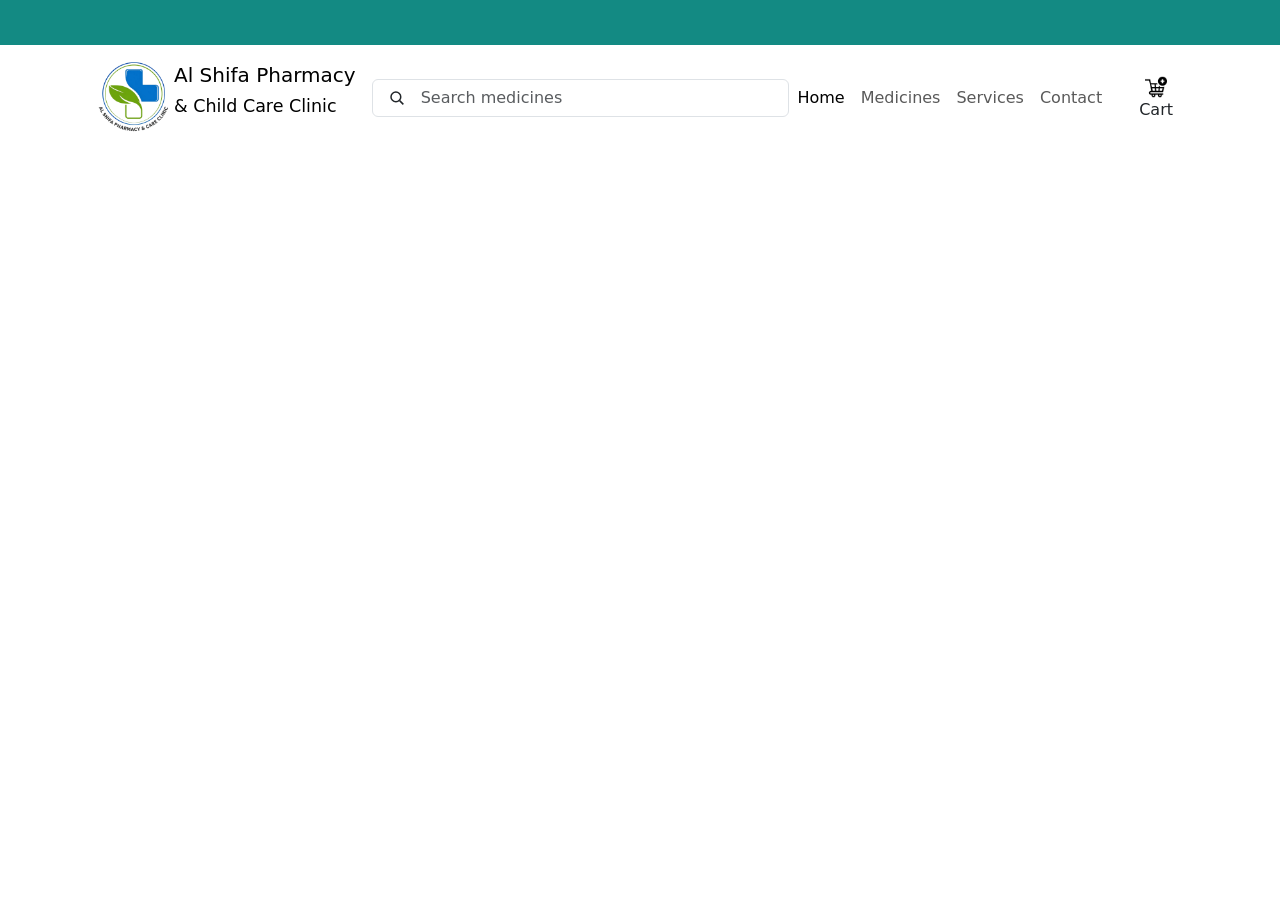
==== index.html @ ec89ad6c "Add initial project files including HTML, CSS, JS, images, and important notes" ====
<!DOCTYPE html>
<html lang="en">
<head>
    <meta charset="UTF-8">
    <meta name="viewport" content="width=device-width, initial-scale=1.0">

    <title>Document</title>


    <link rel="stylesheet" href="home.css">
    <!-- Bootstrap CSS -->
    <link href="https://cdn.jsdelivr.net/npm/bootstrap@5.3.3/dist/css/bootstrap.min.css" rel="stylesheet">
</head>
<body>

    <!-- Your HTML code here -->
<div class="top-bannar">
  
</div>


<nav id="main" class="navbar navbar-expand-lg  ">
  <div class="container px-4">

    <a class="navbar-brand" href="index.html">
<div class="logo">
  <img src="PICTURES/logo.png" alt="" width="80px">
        <p>
                  <span class="brand-name">Al Shifa Pharmacy</span><br>
      <small class="brand-subtitle">&amp; Child Care Clinic</small>
        </p>

</div>


      
    </a>

    <!-- Mobile menu toggle -->
    <button
      class="navbar-toggler"
      type="button"
      data-bs-toggle="collapse"
      data-bs-target="#mainNavbar"
      aria-controls="mainNavbar"
      aria-expanded="false"
      aria-label="Open menu"
    >
      <span class="navbar-toggler-icon"></span>
    </button>

    <div class="collapse navbar-collapse" id="mainNavbar">

      <!-- Search field with icon only -->
      <form class="nav-search position-relative mx-lg-auto my-3 my-lg-0" role="search">
        <svg
          class="search-icon position-absolute top-50 start-0 translate-middle-y ms-3"
          width="18"
          height="18"
          viewBox="0 0 24 24"
          fill="none"
          stroke="currentColor"
          stroke-width="2"
          aria-hidden="true"
        >
          <circle cx="10.5" cy="10.5" r="6.5"></circle>
          <path d="m15.5 15.5 5 5"></path>
        </svg>

        <input
          id="medicine-search"
          name="q"
          class="form-control ps-5"
          type="search"
          placeholder="Search medicines"
          aria-label="Search medicines"
        >
      </form>

      <ul class="navbar-nav ms-lg-auto">
        <li class="nav-item"><a class="nav-link active" href="index.html">Home</a></li>
        <li class="nav-item"><a class="nav-link" href="medicines.html">Medicines</a></li>
        <li class="nav-item"><a class="nav-link" href="services.html">Services</a></li>
        <li class="nav-item"><a class="nav-link" href="contact.html">Contact</a></li>
      </ul>

      <a class="btn nav-cart ms-lg-3" href="cart.html">
        <img src="ICONS/add-to-cart.png" alt="" width="22" height="22">
        Cart
      </a>
    </div>
  </div>
</nav>


    <!-- Bootstrap JS -->
    <script src="home.js"></script>
    <script src="https://cdn.jsdelivr.net/npm/bootstrap@5.3.3/dist/js/bootstrap.bundle.min.js"></script>
</body>
</html>
---- home.css ----
*{
    margin: 0;
    padding: 0;
    box-sizing: border-box;
}

html,
body{
    height: 100%;
    width: 100%;

}
body{
    background-color:  #FFFFFF;
}

.logo{
    /* align-items: baseline;
    justify-content: baseline; */
    align-items: center;
    justify-content: center;
    display: flex;
}

.navbar {
  display: flex;
  align-items: center;
  justify-content: space-between;
  gap: 74%;
  margin-top: 0;
  padding: 12px 24px;
  background-color: white;
}
.top-bannar{
    background-color:  #138A83;
    width: 100%;
    height: 5vh;
}
.nav-search {
  width: 100%;
  max-width: 520px; /* increase this number for a wider box */
}

#medicine-search {
  width: 100%;
}
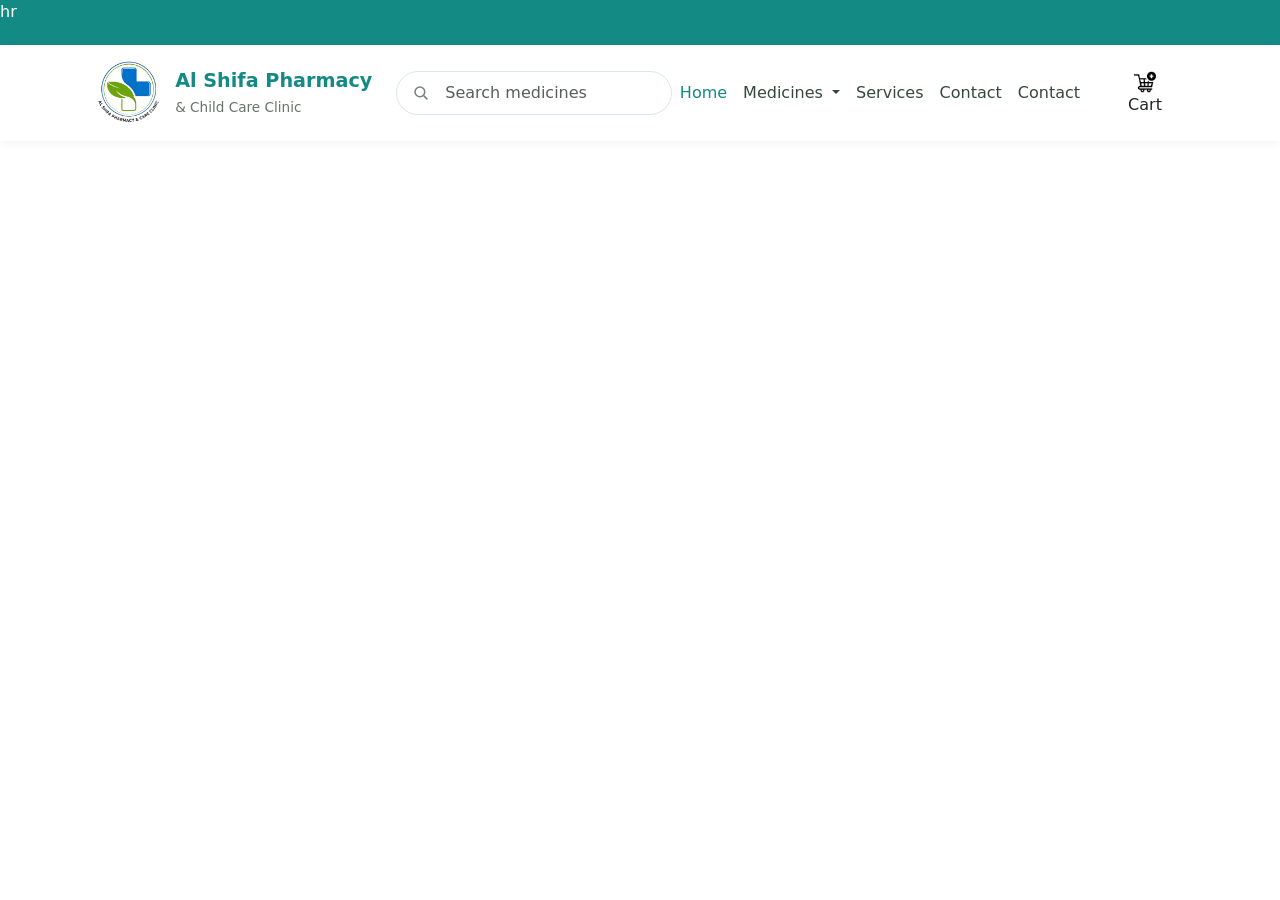
==== commit 1c21b076: "Refactor CSS styles and enhance HTML structure for improved layout and responsiveness" ====
--- a/index.html
+++ b/index.html
@@ -16,18 +16,23 @@
 
     <!-- Your HTML code here -->
 <div class="top-bannar">
+<p>hr</p>
   
 </div>
 
+  <div id="container">
 
 <nav id="main" class="navbar navbar-expand-lg  ">
+
+
+
   <div class="container px-4">
 
     <a class="navbar-brand" href="index.html">
 <div class="logo">
   <img src="PICTURES/logo.png" alt="" width="80px">
         <p>
-                  <span class="brand-name">Al Shifa Pharmacy</span><br>
+                  <span class="brand-name">Al Shifa Pharmacy</span>
       <small class="brand-subtitle">&amp; Child Care Clinic</small>
         </p>
 
@@ -78,13 +83,39 @@
         >
       </form>
 
-      <ul class="navbar-nav ms-lg-auto">
-        <li class="nav-item"><a class="nav-link active" href="index.html">Home</a></li>
-        <li class="nav-item"><a class="nav-link" href="medicines.html">Medicines</a></li>
-        <li class="nav-item"><a class="nav-link" href="services.html">Services</a></li>
-        <li class="nav-item"><a class="nav-link" href="contact.html">Contact</a></li>
-      </ul>
+   <ul class="navbar-nav ms-lg-auto">
+  <li class="nav-item">
+    <a class="nav-link active" href="index.html">Home</a>
+  </li>
 
+  <li class="nav-item dropdown">
+    <a
+      class="nav-link dropdown-toggle"
+      href="#"
+      role="button"
+      data-bs-toggle="dropdown"
+      aria-expanded="false"
+    >
+      Medicines
+    </a>
+    <ul class="dropdown-menu">
+      <li><a class="dropdown-item" href="pain-relief.html">Pain Relief</a></li>
+      <li><a class="dropdown-item" href="allergy.html">Allergy</a></li>
+      <li><a class="dropdown-item" href="vitamins.html">Vitamins</a></li>
+    </ul>
+  </li>
+
+  <li class="nav-item">
+    <a class="nav-link" href="services.html">Services</a>
+  </li>
+  <li class="nav-item">
+    <a class="nav-link" href="contact.html">Contact</a>
+  </li>
+
+    <li class="nav-item">
+    <a class="nav-link" href="contact.html">Contact</a>
+  </li>
+</ul>
       <a class="btn nav-cart ms-lg-3" href="cart.html">
         <img src="ICONS/add-to-cart.png" alt="" width="22" height="22">
         Cart
@@ -93,7 +124,7 @@
   </div>
 </nav>
 
-
+  </div>
     <!-- Bootstrap JS -->
     <script src="home.js"></script>
     <script src="https://cdn.jsdelivr.net/npm/bootstrap@5.3.3/dist/js/bootstrap.bundle.min.js"></script>
--- a/home.css
+++ b/home.css
@@ -1,46 +1,144 @@
-*{
-    margin: 0;
-    padding: 0;
-    box-sizing: border-box;
+:root {
+  --pharmacy-green: #16784b;
+  --pharmacy-dark: #145c3d;
+  --pharmacy-light: #f2f8f4;
+  --pharmacy-border: #dce8df;
+}
+.top-bannar{
+    width: 100%;
+    height: 5vh;
+    background-color:  #138A83;
+    color: white;
+}
+#container {
+  width: 100%;
 }
 
-html,
-body{
-    height: 100%;
-    width: 100%;
-
-}
-body{
-    background-color:  #FFFFFF;
+#main {
+  background-color: #fff;
+  /* border-bottom: 1px solid var(--pharmacy-border); */
+  box-shadow: 0 2px 10px rgb(0 0 0 / 5%);
 }
 
-.logo{
-    /* align-items: baseline;
-    justify-content: baseline; */
-    align-items: center;
-    justify-content: center;
-    display: flex;
+/* Logo and brand name */
+#main .navbar-brand {
+  margin-right: 1.5rem;
 }
 
-.navbar {
+.logo {
   display: flex;
   align-items: center;
-  justify-content: space-between;
-  gap: 74%;
-  margin-top: 0;
-  padding: 12px 24px;
-  background-color: white;
-}
-.top-bannar{
-    background-color:  #138A83;
-    width: 100%;
-    height: 5vh;
-}
-.nav-search {
-  width: 100%;
-  max-width: 520px; /* increase this number for a wider box */
+  gap: 0.7rem;
 }
 
-#medicine-search {
-  width: 100%;
+.logo img {
+  display: block;
+  width: 70px;
+  height: 70px;
+  object-fit: contain;
+}
+
+.logo p {
+  margin: 0;
+  line-height: 1.2;
+}
+
+.brand-name {
+  display: block;
+  color: #138A83;
+  font-size: 1.2rem;
+  font-weight: 700;
+}
+
+.brand-subtitle {
+  color: #64756a;
+  font-size: 0.85rem;
+}
+
+/* Search field */
+.nav-search {
+  width: min(100%, 300px);
+}
+
+.nav-search .form-control {
+  min-height: 44px;
+  border-color: var(--pharmacy-border);
+  border-radius: 24px;
+}
+
+.nav-search .form-control:focus {
+  border-color: var(--pharmacy-green);
+  box-shadow: 0 0 0 0.2rem rgb(22 120 75 / 15%);
+}
+
+.search-icon {
+  color: #748279;
+  pointer-events: none;
+}
+
+/* Navigation links */
+#main .nav-link {
+  color: #35483c;
+  font-weight: 500;
+}
+
+#main .nav-link:hover,
+#main .nav-link.active {
+  color:#138A83;
+}
+
+/* Medicines dropdown */
+#main .dropdown-menu {
+  border: 1px solid var(--pharmacy-border);
+  border-radius: 10px;
+  box-shadow: 0 8px 20px rgb(0 0 0 / 8%);
+}
+
+#main .dropdown-item:hover {
+  color: var(--pharmacy-dark);
+  background-color: var(--pharmacy-light);
+}
+
+/* Cart button */
+.nav-cart {
+  display: inline-flex;
+  align-items: center;
+  gap: 0.5rem;
+  color: #fff;
+  background-color: var(--pharmacy-green);
+  border: none;
+  border-radius: 8px;
+  font-weight: 600;
+}
+
+.nav-cart:hover {
+  color: #fff;
+  background-color: var(--pharmacy-dark);
+}
+
+/* Mobile menu */
+.navbar-toggler {
+  border-color: var(--pharmacy-border);
+}
+
+.navbar-toggler:focus {
+  box-shadow: 0 0 0 0.2rem rgb(22 120 75 / 15%);
+}
+
+@media (max-width: 991.98px) {
+  #main .navbar-collapse {
+    padding: 1rem 0;
+  }
+
+  .nav-search {
+    width: 100%;
+  }
+
+  #main .navbar-nav {
+    padding-top: 0.5rem;
+  }
+
+  .nav-cart {
+    margin-top: 0.75rem;
+  }
 }
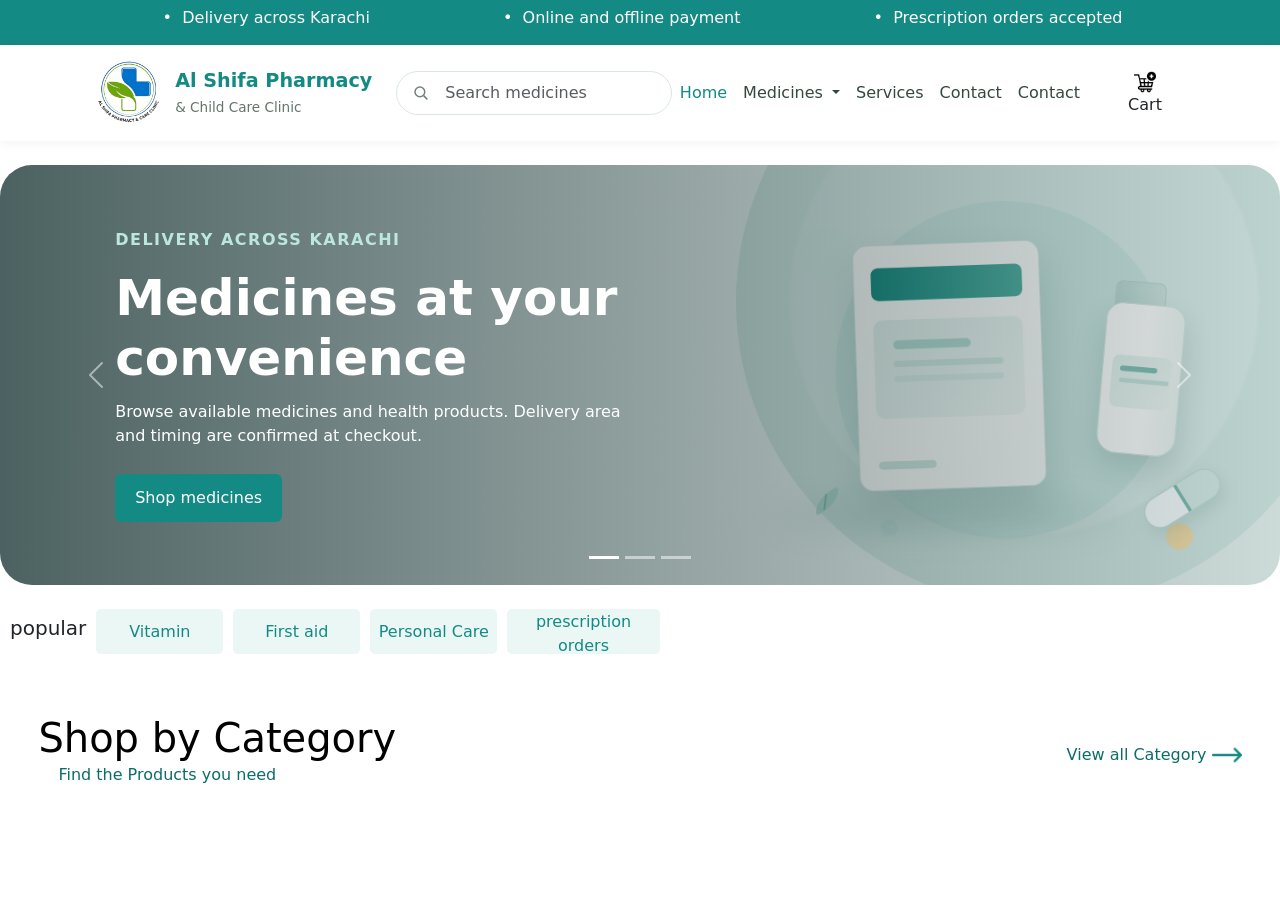
==== commit b7bf662d: "Refactor code structure for improved readability and maintainability" ====
--- a/index.html
+++ b/index.html
@@ -15,9 +15,13 @@
 <body>
 
     <!-- Your HTML code here -->
-<div class="top-bannar">
-<p>hr</p>
-  
+<div class="top-banner">
+  <p class="">
+   &nbsp;•&nbsp; Delivery across Karachi </p>
+    <p>   &nbsp;•&nbsp; Online and offline payment</p>
+ <p>
+    &nbsp;•&nbsp; Prescription orders accepted
+  </p>
 </div>
 
   <div id="container">
@@ -125,6 +129,103 @@
 </nav>
 
   </div>
+<div id="carouselExample" class="carousel carousel-overlay slide" aria-label="Homepage banners">
+
+  <div class="carousel-inner rounded-5">
+
+    <!-- Banner 1 -->
+    <div class="carousel-item active">
+      <img
+        src="PICTURES/HOME-banner.png"
+        class="d-block w-100"
+        alt="Pharmacy delivery in Karachi"
+      >
+
+      <div class="text">
+        <p class="banner-label">DELIVERY ACROSS KARACHI</p>
+        <h2>Medicines at your convenience</h2>
+        <p>Browse available medicines and health products. Delivery area and timing are confirmed at checkout.</p>
+        <a href="medicines.html" class="btn banner-button">Shop medicines</a>
+      </div>
+    </div>
+
+    <!-- Banner 2 -->
+    <div class="carousel-item">
+      <img
+        src="PICTURES/Modern%20Green%20Pharmacy%20Healthcare%20Banner.png"
+        class="d-block w-100"
+        alt="Prescription order information"
+      >
+
+      <div class="text">
+        <p class="banner-label">PRESCRIPTION ORDERS</p>
+        <h2>Ordering with a prescription?</h2>
+        <p>Contact the pharmacy for information about prescription orders.</p>
+        <a href="contact.html" class="btn banner-button">Contact the pharmacy</a>
+      </div>
+    </div>
+
+    <!-- Banner 3 -->
+    <div class="carousel-item">
+      <img
+        src="PICTURES/magnific_stunning_w4hE3XY7EI.png"
+        class="d-block w-100"
+        alt="Al Shifa Pharmacy and Child Care Clinic"
+      >
+
+      <div class="text">
+        <p class="banner-label">AL SHIFA PHARMACY &amp; CHILD CARE CLINIC</p>
+        <h2>Find our pharmacy and clinic information</h2>
+        <p>See our services, location, opening hours, and contact details.</p>
+        <a href="services.html" class="btn banner-button">View services</a>
+      </div>
+    </div>
+
+  </div>
+
+  <div class="carousel-indicators">
+    <button type="button" data-bs-target="#carouselExample" data-bs-slide-to="0"
+      class="active" aria-current="true" aria-label="Banner 1"></button>
+    <button type="button" data-bs-target="#carouselExample" data-bs-slide-to="1"
+      aria-label="Banner 2"></button>
+    <button type="button" data-bs-target="#carouselExample" data-bs-slide-to="2"
+      aria-label="Banner 3"></button>
+  </div>
+
+  <button class="carousel-control-prev" type="button"
+    data-bs-target="#carouselExample" data-bs-slide="prev" aria-label="Previous banner">
+    <span class="carousel-control-prev-icon" aria-hidden="true"></span>
+  </button>
+
+  <button class="carousel-control-next" type="button"
+    data-bs-target="#carouselExample" data-bs-slide="next" aria-label="Next banner">
+    <span class="carousel-control-next-icon" aria-hidden="true"></span>
+  </button>
+
+</div>
+
+
+
+<div class="search-med">
+  <h5>popular </h5>
+  <button><a href="">Vitamin</a></button>
+    <button><a href="">First aid</a></button>
+      <button><a href="">Personal Care</a></button>
+    <button id="pre"><a href="">prescription orders</a></button>
+</div>
+
+<div class="cat">
+
+  <div class="txt">
+  <h1>Shop by Category</h1>
+  <p>Find the Products you need</p>
+  </div>
+<div class="view-cate">
+  <a href="">View all Category</a>
+  <a href="">  <img src="ICONS/right-arrow.png" width="30px"></a>
+
+</div>
+</div>
     <!-- Bootstrap JS -->
     <script src="home.js"></script>
     <script src="https://cdn.jsdelivr.net/npm/bootstrap@5.3.3/dist/js/bootstrap.bundle.min.js"></script>
--- a/home.css
+++ b/home.css
@@ -4,12 +4,22 @@
   --pharmacy-light: #f2f8f4;
   --pharmacy-border: #dce8df;
 }
-.top-bannar{
+.top-banner{
+    gap: 10%;
+    padding-top: 6px;
     width: 100%;
     height: 5vh;
     background-color:  #138A83;
     color: white;
-}
+    display: flex;
+    align-items: center;
+    justify-content: center;
+}
+
+body{
+    font-family: 'Times New Roman', Times, serif;
+}
+
 #container {
   width: 100%;
 }
@@ -141,4 +151,259 @@
   .nav-cart {
     margin-top: 0.75rem;
   }
-}+}
+.carousel-overlay {
+  max-width: 1320px;
+  margin: 24px auto;
+}
+
+.carousel-overlay .carousel-inner {
+  border-radius: 24px;
+  overflow: hidden;
+}
+
+.carousel-overlay .carousel-item {
+  position: relative;
+  height: 420px;
+}
+
+.carousel-overlay .carousel-item > img {
+  display: block;
+  width: 100%;
+  height: 100%;
+  object-fit: cover;
+}
+
+/* Darkens the image behind the text for readability */
+.carousel-overlay .carousel-item::after {
+  content: "";
+  position: absolute;
+  inset: 0;
+  background: linear-gradient(
+    90deg,
+    rgba(15, 40, 40, 0.72),
+    rgba(15, 40, 40, 0.12)
+  );
+}
+
+.carousel-overlay .text {
+  position: absolute;
+  z-index: 2;
+  top: 50%;
+  left: 9%;
+  transform: translateY(-50%);
+  max-width: 540px;
+  color: #ffffff;
+}
+
+.carousel-overlay .banner-label {
+  color: #bce7df;
+  font-size: 13px;
+  font-weight: 700;
+  letter-spacing: 1.5px;
+}
+
+.carousel-overlay .text h2 {
+  font-size: clamp(30px, 4vw, 50px);
+  font-weight: 700;
+  margin: 12px 0;
+}
+
+.carousel-overlay .text p {
+  font-size: 16px;
+}
+
+.carousel-overlay .banner-button {
+  margin-top: 10px;
+  padding: 12px 20px;
+  background: #138a83;
+  color: #ffffff;
+  border: 0;
+}
+
+.carousel-overlay .banner-button:hover {
+  background: #0b6d68;
+  color: #ffffff;
+}
+
+.carousel-overlay .carousel-indicators {
+  z-index: 3;
+}
+
+@media (max-width: 700px) {
+  .carousel-overlay .carousel-item {
+    height: 360px;
+  }
+
+  .carousel-overlay .text {
+    left: 8%;
+    right: 8%;
+  }
+}
+
+.search-med{
+  margin-left: 10px;
+  display: flex;
+  align-items: center;
+  gap: 10px;
+}
+
+.search-med a {
+
+  color:#138a83;
+  text-decoration: none;
+}
+.search-med button{
+  /* border-radius: 10px; */
+  border-radius: 5px;
+  color: white;
+  width: 10%;
+  /* background-color: transparent; */
+  border: none;
+  /* background-color: #93A3A2; */
+  background-color:  #EAF7F5;
+  height: 5vh;
+
+}
+
+#pre{
+  width: 12%;
+}
+
+
+@media (max-width: 768px) {
+  .top-banner{
+    width: 100%;
+    height: 5vh;
+    padding-left: 10px;
+  }
+
+  .top-banner p {
+    font-family: 'Segoe UI', Tahoma, Geneva, Verdana, sans-serif;
+    font-size: 13px;
+  }
+}
+
+@media (max-width: 480px) {
+  .search-med {
+    gap: 6px;
+  }
+
+  .search-med button {
+    padding: 7px 10px;
+    font-size: 13px;
+  }
+}
+
+@media (max-width: 768px) {
+  .search-med {
+    margin: 16px 12px;
+    flex-wrap: wrap;
+    justify-content: center;
+    gap: 8px;
+  }
+
+  .search-med h5 {
+    width: 100%;
+    margin: 0 0 4px;
+    text-align: center;
+  }
+
+  .search-med button {
+    width: 30%;
+    padding: 8px 12px;
+  }
+#pre{
+      width: 35%;
+    padding: 9px 15px;
+}
+  .search-med button a {
+    display: block;
+    white-space: nowrap;
+  }
+}
+
+@media (max-width: 480px) {
+  .search-med {
+    gap: 6px;
+  }
+
+  .search-med button {
+    padding: 7px 10px;
+    font-size: 13px;
+  }
+}
+
+
+.cat{
+  margin-top: 60px;
+  margin-left: 3%;
+  margin-right: 3%;
+  display: flex;
+  align-items: center;
+  justify-content: space-between;
+}
+
+.txt{
+  line-height: 10px;
+  color: black;
+  font-weight: 30px;
+
+}
+.txt p {
+  color: #0b6d68;
+  padding-left: 20px;
+}
+.view-cate a{
+  text-decoration: none;
+color: #0b6d68;
+}
+
+
+
+
+/* @media (max-width: 768px) {
+  .top-banner{
+    width: 100%;
+    height: 5vh;
+    padding-left: 10px;
+  }
+
+  .top-banner p {
+    font-family: 'Segoe UI', Tahoma, Geneva, Verdana, sans-serif;
+    font-size: 13px;
+  }
+} */
+
+@media (max-width: 480px) {
+.cat{
+  display: flex;
+  align-items: center;
+  justify-content: space-between;
+
+  width: 100%;
+    margin-left: 0%;
+  margin-right: 0%;
+  margin-top: 30px;
+}
+
+.txt h1{
+
+  font-size: 25px;
+}
+.txt p {
+  /* margin: 0; */
+
+  padding-left: 10px;
+
+}
+
+
+.view-cate img{
+  width: 20px;
+}
+}
+
+@media (max-width: 768px) {
+
+}
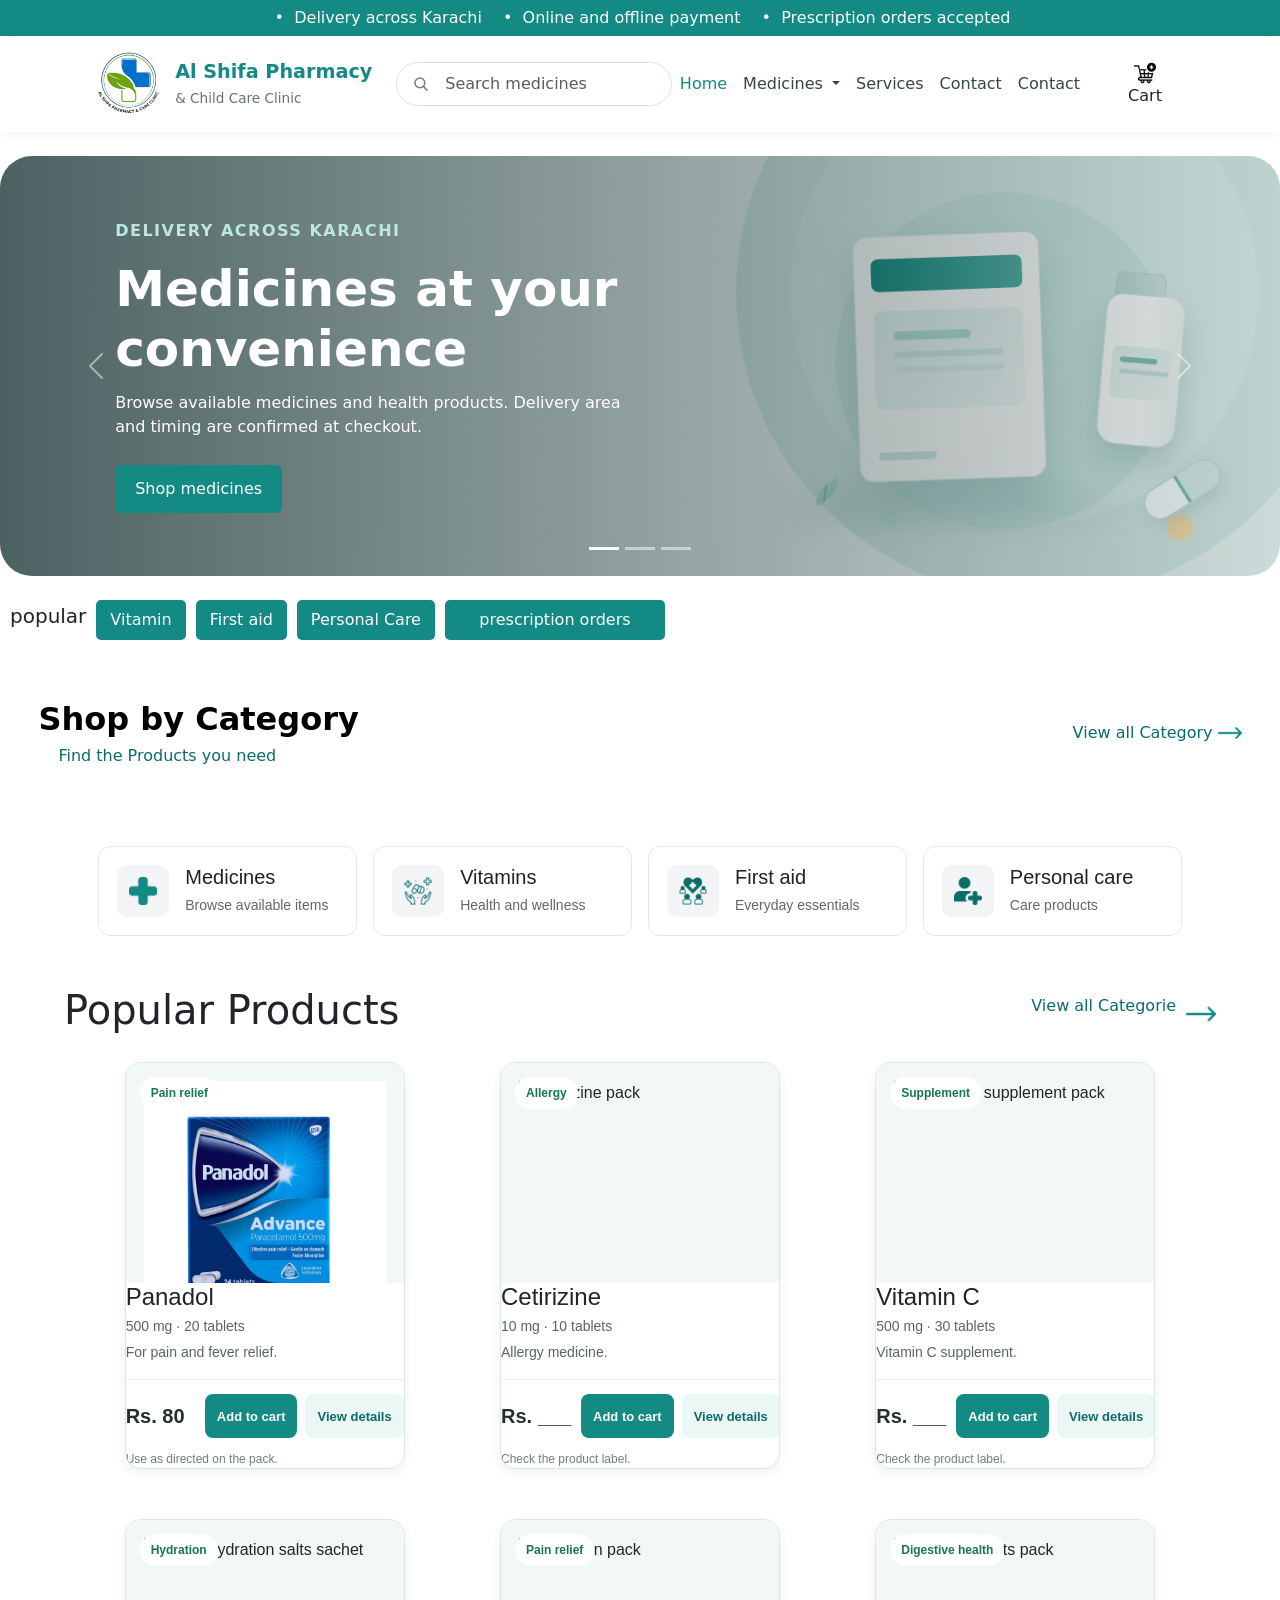
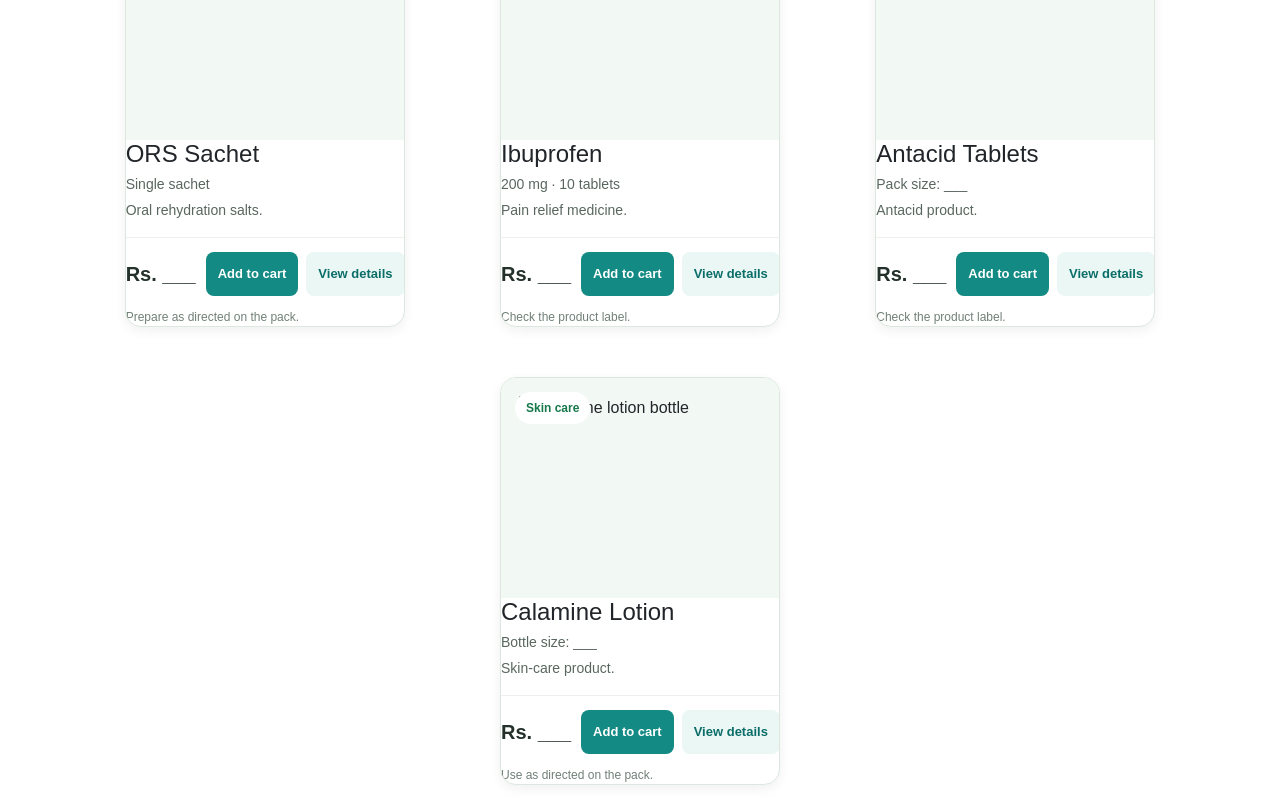
==== commit 3e56c02b: "Refactor code structure for improved readability and maintainability" ====
--- a/index.html
+++ b/index.html
@@ -1,233 +1,482 @@
-
-<!DOCTYPE html>
+<!doctype html>
 <html lang="en">
-<head>
-    <meta charset="UTF-8">
-    <meta name="viewport" content="width=device-width, initial-scale=1.0">
+  <head>
+    <meta charset="UTF-8" />
+    <meta name="viewport" content="width=device-width, initial-scale=1.0" />
 
     <title>Document</title>
 
-
-    <link rel="stylesheet" href="home.css">
+    <link rel="stylesheet" href="home.css" />
     <!-- Bootstrap CSS -->
-    <link href="https://cdn.jsdelivr.net/npm/bootstrap@5.3.3/dist/css/bootstrap.min.css" rel="stylesheet">
-</head>
-<body>
-
+    <link
+      href="https://cdn.jsdelivr.net/npm/bootstrap@5.3.3/dist/css/bootstrap.min.css"
+      rel="stylesheet"
+    />
+  </head>
+  <body>
     <!-- Your HTML code here -->
-<div class="top-banner">
-  <p class="">
-   &nbsp;•&nbsp; Delivery across Karachi </p>
-    <p>   &nbsp;•&nbsp; Online and offline payment</p>
- <p>
-    &nbsp;•&nbsp; Prescription orders accepted
-  </p>
+    <div class="top-banner">
+      <p class="">&nbsp;•&nbsp; Delivery across Karachi</p>
+      <p>&nbsp;•&nbsp; Online and offline payment</p>
+      <p>&nbsp;•&nbsp; Prescription orders accepted</p>
+    </div>
+
+    <div id="container">
+      <nav id="main" class="navbar navbar-expand-lg">
+        <div class="container px-4">
+          <a class="navbar-brand" href="index.html">
+            <div class="logo">
+              <img src="PICTURES/logo.png" alt="" width="80px" />
+              <p>
+                <span class="brand-name">Al Shifa Pharmacy</span>
+                <small class="brand-subtitle">&amp; Child Care Clinic</small>
+              </p>
+            </div>
+          </a>
+
+          <!-- Mobile menu toggle -->
+          <button
+            class="navbar-toggler"
+            type="button"
+            data-bs-toggle="collapse"
+            data-bs-target="#mainNavbar"
+            aria-controls="mainNavbar"
+            aria-expanded="false"
+            aria-label="Open menu"
+          >
+            <span class="navbar-toggler-icon"></span>
+          </button>
+
+          <div class="collapse navbar-collapse" id="mainNavbar">
+            <!-- Search field with icon only -->
+            <form
+              class="nav-search position-relative mx-lg-auto my-3 my-lg-0"
+              role="search"
+            >
+              <svg
+                class="search-icon position-absolute top-50 start-0 translate-middle-y ms-3"
+                width="18"
+                height="18"
+                viewBox="0 0 24 24"
+                fill="none"
+                stroke="currentColor"
+                stroke-width="2"
+                aria-hidden="true"
+              >
+                <circle cx="10.5" cy="10.5" r="6.5"></circle>
+                <path d="m15.5 15.5 5 5"></path>
+              </svg>
+
+              <input
+                id="medicine-search"
+                name="q"
+                class="form-control ps-5"
+                type="search"
+                placeholder="Search medicines"
+                aria-label="Search medicines"
+              />
+            </form>
+
+            <ul class="navbar-nav ms-lg-auto">
+              <li class="nav-item">
+                <a class="nav-link active" href="index.html">Home</a>
+              </li>
+
+              <li class="nav-item dropdown">
+  <a
+    class="nav-link dropdown-toggle"
+    href="#"
+    role="button"
+    data-bs-toggle="dropdown"
+    aria-expanded="false"
+  >
+    Medicines
+  </a>
+
+  <ul class="dropdown-menu">
+    <li><a class="dropdown-item" href="pain-relief.html">Pain relief</a></li>
+    <li><a class="dropdown-item" href="cold-cough-flu.html">Cold, cough &amp; flu</a></li>
+    <li><a class="dropdown-item" href="allergy.html">Allergy &amp; sinus</a></li>
+    <li><a class="dropdown-item" href="digestive-health.html">Digestive health</a></li>
+    <li><a class="dropdown-item" href="vitamins.html">Vitamins &amp; supplements</a></li>
+    <li><a class="dropdown-item" href="first-aid.html">First aid</a></li>
+    <li><a class="dropdown-item" href="skin-care.html">Skin care</a></li>
+    <li><a class="dropdown-item" href="eye-ear-care.html">Eye &amp; ear care</a></li>
+    <li><a class="dropdown-item" href="oral-care.html">Oral care</a></li>
+    <li><a class="dropdown-item" href="womens-health.html">Women’s health</a></li>
+    <li><a class="dropdown-item" href="baby-child-health.html">Baby &amp; child health</a></li>
+    <li><a class="dropdown-item" href="diabetes-care.html">Diabetes care</a></li>
+    <li><a class="dropdown-item" href="medical-devices.html">Medical devices</a></li>
+    <li><a class="dropdown-item" href="prescription-medicines.html">Prescription medicines</a></li>
+  </ul>
+</li>
+
+              <li class="nav-item">
+                <a class="nav-link" href="services.html">Services</a>
+              </li>
+              <li class="nav-item">
+                <a class="nav-link" href="contact.html">Contact</a>
+              </li>
+
+              <li class="nav-item">
+                <a class="nav-link" href="contact.html">Contact</a>
+              </li>
+            </ul>
+            <a class="btn nav-cart ms-lg-3" href="cart.html">
+              <img src="ICONS/add-to-cart.png" alt="" width="22" height="22" />
+              Cart
+            </a>
+          </div>
+        </div>
+      </nav>
+    </div>
+    <div
+      id="carouselExample"
+      class="carousel carousel-overlay slide"
+      aria-label="Homepage banners"
+    >
+      <div class="carousel-inner rounded-5">
+        <!-- Banner 1 -->
+        <div class="carousel-item active">
+          <img
+            src="PICTURES/HOME-banner.png"
+            class="d-block w-100"
+            alt="Pharmacy delivery in Karachi"
+          />
+
+          <div class="text">
+            <p class="banner-label">DELIVERY ACROSS KARACHI</p>
+            <h2>Medicines at your convenience</h2>
+            <p>
+              Browse available medicines and health products. Delivery area and
+              timing are confirmed at checkout.
+            </p>
+            <a href="medicines.html" class="btn banner-button"
+              >Shop medicines</a
+            >
+          </div>
+        </div>
+
+        <!-- Banner 2 -->
+        <div class="carousel-item">
+          <img
+            src="PICTURES/Modern%20Green%20Pharmacy%20Healthcare%20Banner.png"
+            class="d-block w-100"
+            alt="Prescription order information"
+          />
+
+          <div class="text">
+            <p class="banner-label">PRESCRIPTION ORDERS</p>
+            <h2>Ordering with a prescription?</h2>
+            <p>
+              Contact the pharmacy for information about prescription orders.
+            </p>
+            <a href="contact.html" class="btn banner-button"
+              >Contact the pharmacy</a
+            >
+          </div>
+        </div>
+
+        <!-- Banner 3 -->
+        <div class="carousel-item">
+          <img
+            src="PICTURES/magnific_stunning_w4hE3XY7EI.png"
+            class="d-block w-100"
+            alt="Al Shifa Pharmacy and Child Care Clinic"
+          />
+
+          <div class="text">
+            <p class="banner-label">
+              AL SHIFA PHARMACY &amp; CHILD CARE CLINIC
+            </p>
+            <h2>Find our pharmacy and clinic information</h2>
+            <p>
+              See our services, location, opening hours, and contact details.
+            </p>
+            <a href="services.html" class="btn banner-button">View services</a>
+          </div>
+        </div>
+      </div>
+
+      <div class="carousel-indicators">
+        <button
+          type="button"
+          data-bs-target="#carouselExample"
+          data-bs-slide-to="0"
+          class="active"
+          aria-current="true"
+          aria-label="Banner 1"
+        ></button>
+        <button
+          type="button"
+          data-bs-target="#carouselExample"
+          data-bs-slide-to="1"
+          aria-label="Banner 2"
+        ></button>
+        <button
+          type="button"
+          data-bs-target="#carouselExample"
+          data-bs-slide-to="2"
+          aria-label="Banner 3"
+        ></button>
+      </div>
+
+      <button
+        class="carousel-control-prev"
+        type="button"
+        data-bs-target="#carouselExample"
+        data-bs-slide="prev"
+        aria-label="Previous banner"
+      >
+        <span class="carousel-control-prev-icon" aria-hidden="true"></span>
+      </button>
+
+      <button
+        class="carousel-control-next"
+        type="button"
+        data-bs-target="#carouselExample"
+        data-bs-slide="next"
+        aria-label="Next banner"
+      >
+        <span class="carousel-control-next-icon" aria-hidden="true"></span>
+      </button>
+    </div>
+
+    <div class="search-med">
+      <h5>popular</h5>
+      <button><a href="">Vitamin</a></button>
+      <button><a href="">First aid</a></button>
+      <button><a href="">Personal Care</a></button>
+      <button id="pre"><a href="">prescription orders</a></button>
+    </div>
+
+    <div class="cat">
+      <div class="txt">
+        <h1>Shop by Category</h1>
+        <p>Find the Products you need</p>
+      </div>
+      <div class="view-cate">
+        <a href="">View all Category</a>
+        <a href=""> <img src="ICONS/right-arrow.png" width="30px" /></a>
+      </div>
+    </div>
+
+
+
+
+    <div class="c">
+
+<div class="c">
+  <a class="c1" href="medicines.html">
+    <div class="img">
+      <img src="ICONS/cross.png" alt="" />
+    </div>
+    <div class="t">
+      <h1>Medicines</h1>
+      <p>Browse available items</p>
+    </div>
+  </a>
+
+  <a class="c1" href="vitamins.html">
+    <div class="img">
+      <img src="ICONS/treatment.png" alt="" />
+    </div>
+    <div class="t">
+      <h1>Vitamins</h1>
+      <p>Health and wellness</p>
+    </div>
+  </a>
+
+  <a class="c1" href="first-aid.html">
+    <div class="img">
+      <img src="ICONS/patient-care.png" alt="" />
+    </div>
+    <div class="t">
+      <h1>First aid</h1>
+      <p>Everyday essentials</p>
+    </div>
+  </a>
+
+  <a class="c1" href="personal-care.html">
+    <div class="img">
+      <img src="ICONS/patient.png" alt="" />
+    </div>
+    <div class="t">
+      <h1>Personal care</h1>
+      <p>Care products</p>
+    </div>
+  </a>
 </div>
 
-  <div id="container">
-
-<nav id="main" class="navbar navbar-expand-lg  ">
-
-
-
-  <div class="container px-4">
-
-    <a class="navbar-brand" href="index.html">
-<div class="logo">
-  <img src="PICTURES/logo.png" alt="" width="80px">
-        <p>
-                  <span class="brand-name">Al Shifa Pharmacy</span>
-      <small class="brand-subtitle">&amp; Child Care Clinic</small>
-        </p>
-
+<!-- popular categores -->
 </div>
 
-
-      
-    </a>
-
-    <!-- Mobile menu toggle -->
-    <button
-      class="navbar-toggler"
-      type="button"
-      data-bs-toggle="collapse"
-      data-bs-target="#mainNavbar"
-      aria-controls="mainNavbar"
-      aria-expanded="false"
-      aria-label="Open menu"
-    >
-      <span class="navbar-toggler-icon"></span>
-    </button>
-
-    <div class="collapse navbar-collapse" id="mainNavbar">
-
-      <!-- Search field with icon only -->
-      <form class="nav-search position-relative mx-lg-auto my-3 my-lg-0" role="search">
-        <svg
-          class="search-icon position-absolute top-50 start-0 translate-middle-y ms-3"
-          width="18"
-          height="18"
-          viewBox="0 0 24 24"
-          fill="none"
-          stroke="currentColor"
-          stroke-width="2"
-          aria-hidden="true"
-        >
-          <circle cx="10.5" cy="10.5" r="6.5"></circle>
-          <path d="m15.5 15.5 5 5"></path>
-        </svg>
-
-        <input
-          id="medicine-search"
-          name="q"
-          class="form-control ps-5"
-          type="search"
-          placeholder="Search medicines"
-          aria-label="Search medicines"
-        >
-      </form>
-
-   <ul class="navbar-nav ms-lg-auto">
-  <li class="nav-item">
-    <a class="nav-link active" href="index.html">Home</a>
-  </li>
-
-  <li class="nav-item dropdown">
-    <a
-      class="nav-link dropdown-toggle"
-      href="#"
-      role="button"
-      data-bs-toggle="dropdown"
-      aria-expanded="false"
-    >
-      Medicines
-    </a>
-    <ul class="dropdown-menu">
-      <li><a class="dropdown-item" href="pain-relief.html">Pain Relief</a></li>
-      <li><a class="dropdown-item" href="allergy.html">Allergy</a></li>
-      <li><a class="dropdown-item" href="vitamins.html">Vitamins</a></li>
-    </ul>
-  </li>
-
-  <li class="nav-item">
-    <a class="nav-link" href="services.html">Services</a>
-  </li>
-  <li class="nav-item">
-    <a class="nav-link" href="contact.html">Contact</a>
-  </li>
-
-    <li class="nav-item">
-    <a class="nav-link" href="contact.html">Contact</a>
-  </li>
-</ul>
-      <a class="btn nav-cart ms-lg-3" href="cart.html">
-        <img src="ICONS/add-to-cart.png" alt="" width="22" height="22">
-        Cart
-      </a>
-    </div>
-  </div>
-</nav>
-
-  </div>
-<div id="carouselExample" class="carousel carousel-overlay slide" aria-label="Homepage banners">
-
-  <div class="carousel-inner rounded-5">
-
-    <!-- Banner 1 -->
-    <div class="carousel-item active">
-      <img
-        src="PICTURES/HOME-banner.png"
-        class="d-block w-100"
-        alt="Pharmacy delivery in Karachi"
-      >
-
-      <div class="text">
-        <p class="banner-label">DELIVERY ACROSS KARACHI</p>
-        <h2>Medicines at your convenience</h2>
-        <p>Browse available medicines and health products. Delivery area and timing are confirmed at checkout.</p>
-        <a href="medicines.html" class="btn banner-button">Shop medicines</a>
-      </div>
-    </div>
-
-    <!-- Banner 2 -->
-    <div class="carousel-item">
-      <img
-        src="PICTURES/Modern%20Green%20Pharmacy%20Healthcare%20Banner.png"
-        class="d-block w-100"
-        alt="Prescription order information"
-      >
-
-      <div class="text">
-        <p class="banner-label">PRESCRIPTION ORDERS</p>
-        <h2>Ordering with a prescription?</h2>
-        <p>Contact the pharmacy for information about prescription orders.</p>
-        <a href="contact.html" class="btn banner-button">Contact the pharmacy</a>
-      </div>
-    </div>
-
-    <!-- Banner 3 -->
-    <div class="carousel-item">
-      <img
-        src="PICTURES/magnific_stunning_w4hE3XY7EI.png"
-        class="d-block w-100"
-        alt="Al Shifa Pharmacy and Child Care Clinic"
-      >
-
-      <div class="text">
-        <p class="banner-label">AL SHIFA PHARMACY &amp; CHILD CARE CLINIC</p>
-        <h2>Find our pharmacy and clinic information</h2>
-        <p>See our services, location, opening hours, and contact details.</p>
-        <a href="services.html" class="btn banner-button">View services</a>
-      </div>
-    </div>
-
-  </div>
-
-  <div class="carousel-indicators">
-    <button type="button" data-bs-target="#carouselExample" data-bs-slide-to="0"
-      class="active" aria-current="true" aria-label="Banner 1"></button>
-    <button type="button" data-bs-target="#carouselExample" data-bs-slide-to="1"
-      aria-label="Banner 2"></button>
-    <button type="button" data-bs-target="#carouselExample" data-bs-slide-to="2"
-      aria-label="Banner 3"></button>
-  </div>
-
-  <button class="carousel-control-prev" type="button"
-    data-bs-target="#carouselExample" data-bs-slide="prev" aria-label="Previous banner">
-    <span class="carousel-control-prev-icon" aria-hidden="true"></span>
-  </button>
-
-  <button class="carousel-control-next" type="button"
-    data-bs-target="#carouselExample" data-bs-slide="next" aria-label="Next banner">
-    <span class="carousel-control-next-icon" aria-hidden="true"></span>
-  </button>
-
+<div class="CADS-HEADINGS">
+  <H1>Popular Products </H1>
+
+<a href="">
+
+  
+  <p>View all Categorie</p>
+  <img src="ICONS/right-arrow.png" width="30px">
+</a>
 </div>
 
-
-
-<div class="search-med">
-  <h5>popular </h5>
-  <button><a href="">Vitamin</a></button>
-    <button><a href="">First aid</a></button>
-      <button><a href="">Personal Care</a></button>
-    <button id="pre"><a href="">prescription orders</a></button>
-</div>
-
-<div class="cat">
-
-  <div class="txt">
-  <h1>Shop by Category</h1>
-  <p>Find the Products you need</p>
-  </div>
-<div class="view-cate">
-  <a href="">View all Category</a>
-  <a href="">  <img src="ICONS/right-arrow.png" width="30px"></a>
-
+<div class="container">
+
+
+<div class="products-grid">
+  <!-- Panadol -->
+  <section class="product-card">
+    <div class="product-image">
+      <p class="product-badge">Pain relief</p>
+      <img src="MEDICIONS/Panadol.jpg" alt="Panadol pack" />
+    </div>
+    <div class="card-body">
+      <h2 class="card-title">Panadol</h2>
+      <p class="product-variant">500 mg · 20 tablets</p>
+      <p class="card-text">For pain and fever relief.</p>
+      <div class="product-footer">
+        <p class="product-price">Rs. 80</p>
+        <div class="product-actions">
+          <button type="button" class="add-to-cart">Add to cart</button>
+          <a href="panadol-details.html" class="view-details">View details</a>
+        </div>
+      </div>
+      <p class="product-note">Use as directed on the pack.</p>
+    </div>
+  </section>
+
+  <!-- Cetirizine -->
+  <section class="product-card">
+    <div class="product-image">
+      <p class="product-badge">Allergy</p>
+      <img src="MEDICIONS/Cetirizine.jpg" alt="Cetirizine pack" />
+    </div>
+    <div class="card-body">
+      <h2 class="card-title">Cetirizine</h2>
+      <p class="product-variant">10 mg · 10 tablets</p>
+      <p class="card-text">Allergy medicine.</p>
+      <div class="product-footer">
+        <p class="product-price">Rs. ___</p>
+        <div class="product-actions">
+          <button type="button" class="add-to-cart">Add to cart</button>
+          <a href="cetirizine-details.html" class="view-details">View details</a>
+        </div>
+      </div>
+      <p class="product-note">Check the product label.</p>
+    </div>
+  </section>
+
+  <!-- Vitamin C -->
+  <section class="product-card">
+    <div class="product-image">
+      <p class="product-badge">Supplement</p>
+      <img src="MEDICIONS/Vitamin-C.jpg" alt="Vitamin C supplement pack" />
+    </div>
+    <div class="card-body">
+      <h2 class="card-title">Vitamin C</h2>
+      <p class="product-variant">500 mg · 30 tablets</p>
+      <p class="card-text">Vitamin C supplement.</p>
+      <div class="product-footer">
+        <p class="product-price">Rs. ___</p>
+        <div class="product-actions">
+          <button type="button" class="add-to-cart">Add to cart</button>
+          <a href="vitamin-c-details.html" class="view-details">View details</a>
+        </div>
+      </div>
+      <p class="product-note">Check the product label.</p>
+    </div>
+  </section>
+
+  <!-- Oral rehydration salts -->
+  <section class="product-card">
+    <div class="product-image">
+      <p class="product-badge">Hydration</p>
+      <img src="MEDICIONS/ORS.jpg" alt="Oral rehydration salts sachet" />
+    </div>
+    <div class="card-body">
+      <h2 class="card-title">ORS Sachet</h2>
+      <p class="product-variant">Single sachet</p>
+      <p class="card-text">Oral rehydration salts.</p>
+      <div class="product-footer">
+        <p class="product-price">Rs. ___</p>
+        <div class="product-actions">
+          <button type="button" class="add-to-cart">Add to cart</button>
+          <a href="ors-details.html" class="view-details">View details</a>
+        </div>
+      </div>
+      <p class="product-note">Prepare as directed on the pack.</p>
+    </div>
+  </section>
+
+
+  <!-- Ibuprofen -->
+<section class="product-card">
+  <div class="product-image">
+    <p class="product-badge">Pain relief</p>
+    <img src="MEDICIONS/Ibuprofen.jpg" alt="Ibuprofen pack" />
+  </div>
+  <div class="card-body">
+    <h2 class="card-title">Ibuprofen</h2>
+    <p class="product-variant">200 mg · 10 tablets</p>
+    <p class="card-text">Pain relief medicine.</p>
+    <div class="product-footer">
+      <p class="product-price">Rs. ___</p>
+      <div class="product-actions">
+        <button type="button" class="add-to-cart">Add to cart</button>
+        <a href="ibuprofen-details.html" class="view-details">View details</a>
+      </div>
+    </div>
+    <p class="product-note">Check the product label.</p>
+  </div>
+</section>
+
+<!-- Antacid tablets -->
+<section class="product-card">
+  <div class="product-image">
+    <p class="product-badge">Digestive health</p>
+    <img src="MEDICIONS/Antacid.jpg" alt="Antacid tablets pack" />
+  </div>
+  <div class="card-body">
+    <h2 class="card-title">Antacid Tablets</h2>
+    <p class="product-variant">Pack size: ___</p>
+    <p class="card-text">Antacid product.</p>
+    <div class="product-footer">
+      <p class="product-price">Rs. ___</p>
+      <div class="product-actions">
+        <button type="button" class="add-to-cart">Add to cart</button>
+        <a href="antacid-details.html" class="view-details">View details</a>
+      </div>
+    </div>
+    <p class="product-note">Check the product label.</p>
+  </div>
+</section>
+
+<!-- Calamine lotion -->
+<section class="product-card">
+  <div class="product-image">
+    <p class="product-badge">Skin care</p>
+    <img src="MEDICIONS/Calamine.jpg" alt="Calamine lotion bottle" />
+  </div>
+  <div class="card-body">
+    <h2 class="card-title">Calamine Lotion</h2>
+    <p class="product-variant">Bottle size: ___</p>
+    <p class="card-text">Skin-care product.</p>
+    <div class="product-footer">
+      <p class="product-price">Rs. ___</p>
+      <div class="product-actions">
+        <button type="button" class="add-to-cart">Add to cart</button>
+        <a href="calamine-details.html" class="view-details">View details</a>
+      </div>
+    </div>
+    <p class="product-note">Use as directed on the pack.</p>
+  </div>
+</section>
 </div>
 </div>
     <!-- Bootstrap JS -->
     <script src="home.js"></script>
     <script src="https://cdn.jsdelivr.net/npm/bootstrap@5.3.3/dist/js/bootstrap.bundle.min.js"></script>
-</body>
+  </body>
 </html>
--- a/home.css
+++ b/home.css
@@ -3,38 +3,48 @@
   --pharmacy-dark: #145c3d;
   --pharmacy-light: #f2f8f4;
   --pharmacy-border: #dce8df;
-}
-.top-banner{
-    gap: 10%;
-    padding-top: 6px;
-    width: 100%;
-    height: 5vh;
-    background-color:  #138A83;
-    color: white;
-    display: flex;
-    align-items: center;
-    justify-content: center;
-}
-
-body{
-    font-family: 'Times New Roman', Times, serif;
+  --pharmacy-teal: #138a83;
+}
+
+body {
+  margin: 0;
+  font-family: "Times New Roman", Times, serif;
 }
 
 #container {
   width: 100%;
 }
 
+/* Top banner */
+.top-banner {
+  display: flex;
+  align-items: center;
+  justify-content: center;
+  gap: 1rem;
+  width: 100%;
+  min-height: 36px;
+  padding: 6px 16px;
+  box-sizing: border-box;
+  background-color: var(--pharmacy-teal);
+  color: #fff;
+}
+
+.top-banner p {
+  margin: 0;
+}
+
+/* Main navigation */
 #main {
   background-color: #fff;
   /* border-bottom: 1px solid var(--pharmacy-border); */
   box-shadow: 0 2px 10px rgb(0 0 0 / 5%);
 }
 
-/* Logo and brand name */
 #main .navbar-brand {
   margin-right: 1.5rem;
 }
 
+/* Logo and brand name */
 .logo {
   display: flex;
   align-items: center;
@@ -55,7 +65,7 @@
 
 .brand-name {
   display: block;
-  color: #138A83;
+  color: var(--pharmacy-teal);
   font-size: 1.2rem;
   font-weight: 700;
 }
@@ -65,7 +75,7 @@
   font-size: 0.85rem;
 }
 
-/* Search field */
+/* Navigation search */
 .nav-search {
   width: min(100%, 300px);
 }
@@ -94,7 +104,7 @@
 
 #main .nav-link:hover,
 #main .nav-link.active {
-  color:#138A83;
+  color: var(--pharmacy-teal);
 }
 
 /* Medicines dropdown */
@@ -113,7 +123,9 @@
 .nav-cart {
   display: inline-flex;
   align-items: center;
+  justify-content: center;
   gap: 0.5rem;
+  padding: 0.6rem 1rem;
   color: #fff;
   background-color: var(--pharmacy-green);
   border: none;
@@ -126,7 +138,7 @@
   background-color: var(--pharmacy-dark);
 }
 
-/* Mobile menu */
+/* Mobile menu button */
 .navbar-toggler {
   border-color: var(--pharmacy-border);
 }
@@ -135,31 +147,15 @@
   box-shadow: 0 0 0 0.2rem rgb(22 120 75 / 15%);
 }
 
-@media (max-width: 991.98px) {
-  #main .navbar-collapse {
-    padding: 1rem 0;
-  }
-
-  .nav-search {
-    width: 100%;
-  }
-
-  #main .navbar-nav {
-    padding-top: 0.5rem;
-  }
-
-  .nav-cart {
-    margin-top: 0.75rem;
-  }
-}
+/* Carousel */
 .carousel-overlay {
   max-width: 1320px;
   margin: 24px auto;
 }
 
 .carousel-overlay .carousel-inner {
+  overflow: hidden;
   border-radius: 24px;
-  overflow: hidden;
 }
 
 .carousel-overlay .carousel-item {
@@ -176,13 +172,13 @@
 
 /* Darkens the image behind the text for readability */
 .carousel-overlay .carousel-item::after {
-  content: "";
   position: absolute;
   inset: 0;
+  content: "";
   background: linear-gradient(
     90deg,
-    rgba(15, 40, 40, 0.72),
-    rgba(15, 40, 40, 0.12)
+    rgb(15 40 40 / 72%),
+    rgb(15 40 40 / 12%)
   );
 }
 
@@ -191,9 +187,9 @@
   z-index: 2;
   top: 50%;
   left: 9%;
+  max-width: 540px;
+  color: #fff;
   transform: translateY(-50%);
-  max-width: 540px;
-  color: #ffffff;
 }
 
 .carousel-overlay .banner-label {
@@ -204,9 +200,9 @@
 }
 
 .carousel-overlay .text h2 {
+  margin: 12px 0;
   font-size: clamp(30px, 4vw, 50px);
   font-weight: 700;
-  margin: 12px 0;
 }
 
 .carousel-overlay .text p {
@@ -216,91 +212,183 @@
 .carousel-overlay .banner-button {
   margin-top: 10px;
   padding: 12px 20px;
-  background: #138a83;
-  color: #ffffff;
+  color: #fff;
+  background-color: var(--pharmacy-teal);
   border: 0;
 }
 
 .carousel-overlay .banner-button:hover {
-  background: #0b6d68;
-  color: #ffffff;
+  color: #fff;
+  background-color: #0b6d68;
 }
 
 .carousel-overlay .carousel-indicators {
   z-index: 3;
 }
 
-@media (max-width: 700px) {
-  .carousel-overlay .carousel-item {
-    height: 360px;
-  }
-
-  .carousel-overlay .text {
-    left: 8%;
-    right: 8%;
-  }
-}
-
-.search-med{
+/* Medicine search */
+.search-med {
+  display: flex;
+  align-items: center;
+  gap: 10px;
   margin-left: 10px;
-  display: flex;
-  align-items: center;
-  gap: 10px;
 }
 
 .search-med a {
-
-  color:#138a83;
-  text-decoration: none;
-}
-.search-med button{
-  /* border-radius: 10px; */
+  color: white;
+  text-decoration: none;
+}
+
+.search-med button {
+  min-height: 40px;
+  padding: 8px 14px;
+  color: #fff;
+  background-color: var(--pharmacy-teal);
+  border: none;
   border-radius: 5px;
-  color: white;
-  width: 10%;
-  /* background-color: transparent; */
-  border: none;
-  /* background-color: #93A3A2; */
-  background-color:  #EAF7F5;
-  height: 5vh;
-
-}
-
-#pre{
-  width: 12%;
-}
-
+  cursor: pointer;
+}
+
+.search-med button:hover {
+  /* background-color: #0b6d68; */
+}
+
+#pre {
+  width: 220px;
+  max-width: 100%;
+  min-height: 40px;
+  box-sizing: border-box;
+}
+
+/* Category heading */
+.cat {
+  display: flex;
+  align-items: center;
+  justify-content: space-between;
+  margin: 60px 3% 0;
+}
+
+.txt {
+  color: #000;
+  line-height: 1.2;
+}
+
+.txt h1 {
+  margin: 0;
+  font-size: 2rem;
+  font-weight: 700;
+}
+
+.txt p {
+  margin: 8px 0 0;
+  padding-left: 20px;
+  color: #0b6d68;
+}
+
+.view-cate a {
+  color: #0b6d68;
+  text-decoration: none;
+}
+
+.view-cate img {
+  width: 24px;
+  height: auto;
+}
+/* Category cards */
+.c {
+  display: grid;
+  grid-template-columns: repeat(auto-fit, minmax(220px, 1fr));
+  gap: 16px;
+  margin: 40px 4% 0;
+}
+
+.c1 {
+  display: flex;
+  align-items: center;
+  gap: 16px;
+  width: 100%;
+  padding: 18px;
+  box-sizing: border-box;
+  background: #fff;
+  border: 1px solid #e5e7eb;
+  border-radius: 12px;
+  font-family: Arial, sans-serif;
+  text-decoration: none;
+  color: inherit;
+}
+
+.c1:hover,
+.c1:focus {
+  text-decoration: none;
+  color: inherit;
+}
+
+.img {
+  display: flex;
+  flex: 0 0 52px;
+  align-items: center;
+  justify-content: center;
+  width: 52px;
+  height: 52px;
+  background: #f3f4f6;
+  border-radius: 10px;
+}
+
+.img img {
+  width: 28px;
+  height: 28px;
+  object-fit: contain;
+}
+
+.t h1 {
+  margin: 0 0 6px;
+  color: #222;
+  font-size: 20px;
+  text-decoration: none;
+}
+
+.t p {
+  margin: 0;
+  color: #666;
+  font-size: 14px;
+  text-decoration: none;
+}
+
+/* Tablet and smaller screens */
+@media (max-width: 991.98px) {
+  #main .navbar-collapse {
+    padding: 1rem 0;
+  }
+
+  .nav-search {
+    width: 100%;
+  }
+
+  #main .navbar-nav {
+    padding-top: 0.5rem;
+  }
+
+  .nav-cart {
+    margin-top: 0.75rem;
+  }
+}
 
 @media (max-width: 768px) {
-  .top-banner{
-    width: 100%;
-    height: 5vh;
+  .top-banner {
+    justify-content: flex-start;
     padding-left: 10px;
   }
 
   .top-banner p {
-    font-family: 'Segoe UI', Tahoma, Geneva, Verdana, sans-serif;
+    font-family: "Segoe UI", Tahoma, Geneva, Verdana, sans-serif;
     font-size: 13px;
   }
-}
-
-@media (max-width: 480px) {
+
   .search-med {
-    gap: 6px;
-  }
-
-  .search-med button {
-    padding: 7px 10px;
-    font-size: 13px;
-  }
-}
-
-@media (max-width: 768px) {
-  .search-med {
-    margin: 16px 12px;
     flex-wrap: wrap;
     justify-content: center;
     gap: 8px;
+    margin: 16px 12px;
   }
 
   .search-med h5 {
@@ -309,17 +397,20 @@
     text-align: center;
   }
 
-  .search-med button {
-    width: 30%;
-    padding: 8px 12px;
-  }
-#pre{
-      width: 35%;
-    padding: 9px 15px;
-}
-  .search-med button a {
-    display: block;
-    white-space: nowrap;
+  #pre {
+    width: 35%;
+  }
+
+  .carousel-overlay .text {
+    right: 8%;
+    left: 8%;
+  }
+}
+
+/* Small screens */
+@media (max-width: 700px) {
+  .carousel-overlay .carousel-item {
+    height: 360px;
   }
 }
 
@@ -328,82 +419,219 @@
     gap: 6px;
   }
 
+  #pre {
+    width: 55%;
+  }
+
   .search-med button {
     padding: 7px 10px;
     font-size: 13px;
   }
-}
-
-
-.cat{
-  margin-top: 60px;
-  margin-left: 3%;
-  margin-right: 3%;
+
+  .cat {
+    margin: 30px 0 0;
+  }
+
+  .txt h1 {
+    font-size: 25px;
+  }
+
+  .txt p {
+    padding-left: 10px;
+  }
+
+  .view-cate img {
+    width: 20px;
+  }
+
+  .c {
+    grid-template-columns: 1fr;
+    margin: 30px 4% 0;
+  }
+
+  .c1 {
+    padding: 14px;
+      text-decoration: none;
+  }
+}
+
+
+
+.products-grid{
+  display: flex;
+  align-items: center;
+  justify-content: center;
+  gap: 10px;
+  flex-wrap: wrap;
+}
+
+
+.product-card {
+  width: 60%;
+  max-width: 280px;
+  margin: 20px auto;
+  overflow: hidden;
+  background: #fff;
+  border: 1px solid #dce8df;
+  border-radius: 16px;
+  box-shadow: 0 4px 12px rgb(0 0 0 / 6%);
+  font-family: Arial, sans-serif;
+}
+
+.product-image {
+  position: relative;
+  display: grid;
+  place-items: center;
+  height: 220px;
+  overflow: hidden;
+  background: #f2f8f4;
+}
+
+.product-image img {
+  width: 100%;
+  height: 100%;
+  padding: 18px;
+  object-fit: contain;
+}
+
+.product-badge {
+  position: absolute;
+  z-index: 1;
+  top: 14px;
+  left: 14px;
+  margin: 0;
+  padding: 7px 11px;
+  color: #16784b;
+  background: #fff;
+  border-radius: 20px;
+  font-size: 12px;
+  font-weight: 700;
+}
+
+.card-body {
+  padding-left: 30px;
+}
+
+.card-title {
+  margin: 0 0 6px;
+  color: #24312b;
+  font-size: 24px;
+}
+
+.product-variant,
+.card-text {
+  margin: 5px 0;
+  color: #59675f;
+  font-size: 14px;
+}
+
+.product-footer {
   display: flex;
   align-items: center;
   justify-content: space-between;
-}
-
-.txt{
-  line-height: 10px;
-  color: black;
-  font-weight: 30px;
-
-}
-.txt p {
+  gap: 10px;
+  margin-top: 16px;
+  padding-top: 14px;
+  border-top: 1px solid #edf1ee;
+}
+
+.product-price {
+  margin: 0;
+  color: #24312b;
+  font-size: 20px;
+  font-weight: 700;
+  white-space: nowrap;
+}
+
+.product-actions {
+  display: flex;
+  gap: 8px;
+}
+
+.add-to-cart,
+.view-details {
+  display: inline-flex;
+  min-height: 44px;
+  align-items: center;
+  justify-content: center;
+  padding: 0 12px;
+  border: 0;
+  border-radius: 8px;
+  font-size: 13px;
+  font-weight: 700;
+  text-decoration: none;
+  white-space: nowrap;
+  cursor: pointer;
+}
+
+.add-to-cart {
+  color: #fff;
+  background: #138a83;
+}
+
+.view-details {
   color: #0b6d68;
-  padding-left: 20px;
-}
-.view-cate a{
-  text-decoration: none;
-color: #0b6d68;
-}
-
-
-
-
-/* @media (max-width: 768px) {
-  .top-banner{
-    width: 100%;
-    height: 5vh;
-    padding-left: 10px;
-  }
-
-  .top-banner p {
-    font-family: 'Segoe UI', Tahoma, Geneva, Verdana, sans-serif;
-    font-size: 13px;
-  }
-} */
-
-@media (max-width: 480px) {
-.cat{
+  background: #eaf7f5;
+}
+
+.product-note {
+  margin: 12px 0 0;
+  color: #718078;
+  font-size: 12px;
+}
+
+@media (max-width: 420px) {
+  .products-grid {
+    display: flex;
+    flex-wrap: nowrap;          /* keep cards in one row */
+    justify-content: flex-start;
+    gap: 12px;
+    overflow-x: scroll;
+    overflow-y: hidden;
+    padding-bottom: 12px;
+    scrollbar-width: auto;
+    scrollbar-color: #138a83 #eaf7f5;
+  }
+
+  .product-card {
+    flex: 0 0 85%;
+    width: 85%;
+    max-width: 280px;
+    margin: 0;
+    scroll-snap-align: start;
+  }
+
+  .products-grid::-webkit-scrollbar {
+    height: 12px;
+  }
+
+  .products-grid::-webkit-scrollbar-track {
+    background: #eaf7f5;
+    border-radius: 8px;
+  }
+
+  .products-grid::-webkit-scrollbar-thumb {
+    background: #138a83;
+    border: 2px solid #eaf7f5;
+    border-radius: 8px;
+  }
+}
+
+.CADS-HEADINGS{
+  margin-top: 50PX;
+  margin-left: 5%;
+  margin-right: 5%;
   display: flex;
   align-items: center;
   justify-content: space-between;
-
-  width: 100%;
-    margin-left: 0%;
-  margin-right: 0%;
-  margin-top: 30px;
-}
-
-.txt h1{
-
-  font-size: 25px;
-}
-.txt p {
-  /* margin: 0; */
-
-  padding-left: 10px;
-
-}
-
-
-.view-cate img{
-  width: 20px;
-}
-}
-
-@media (max-width: 768px) {
-
-}
+}
+
+.CADS-HEADINGS A {
+    display: flex;
+  align-items: center;
+  justify-content: baseline;
+  gap: 10PX;
+  text-decoration: none;
+  color: #0b6d68;
+}
+
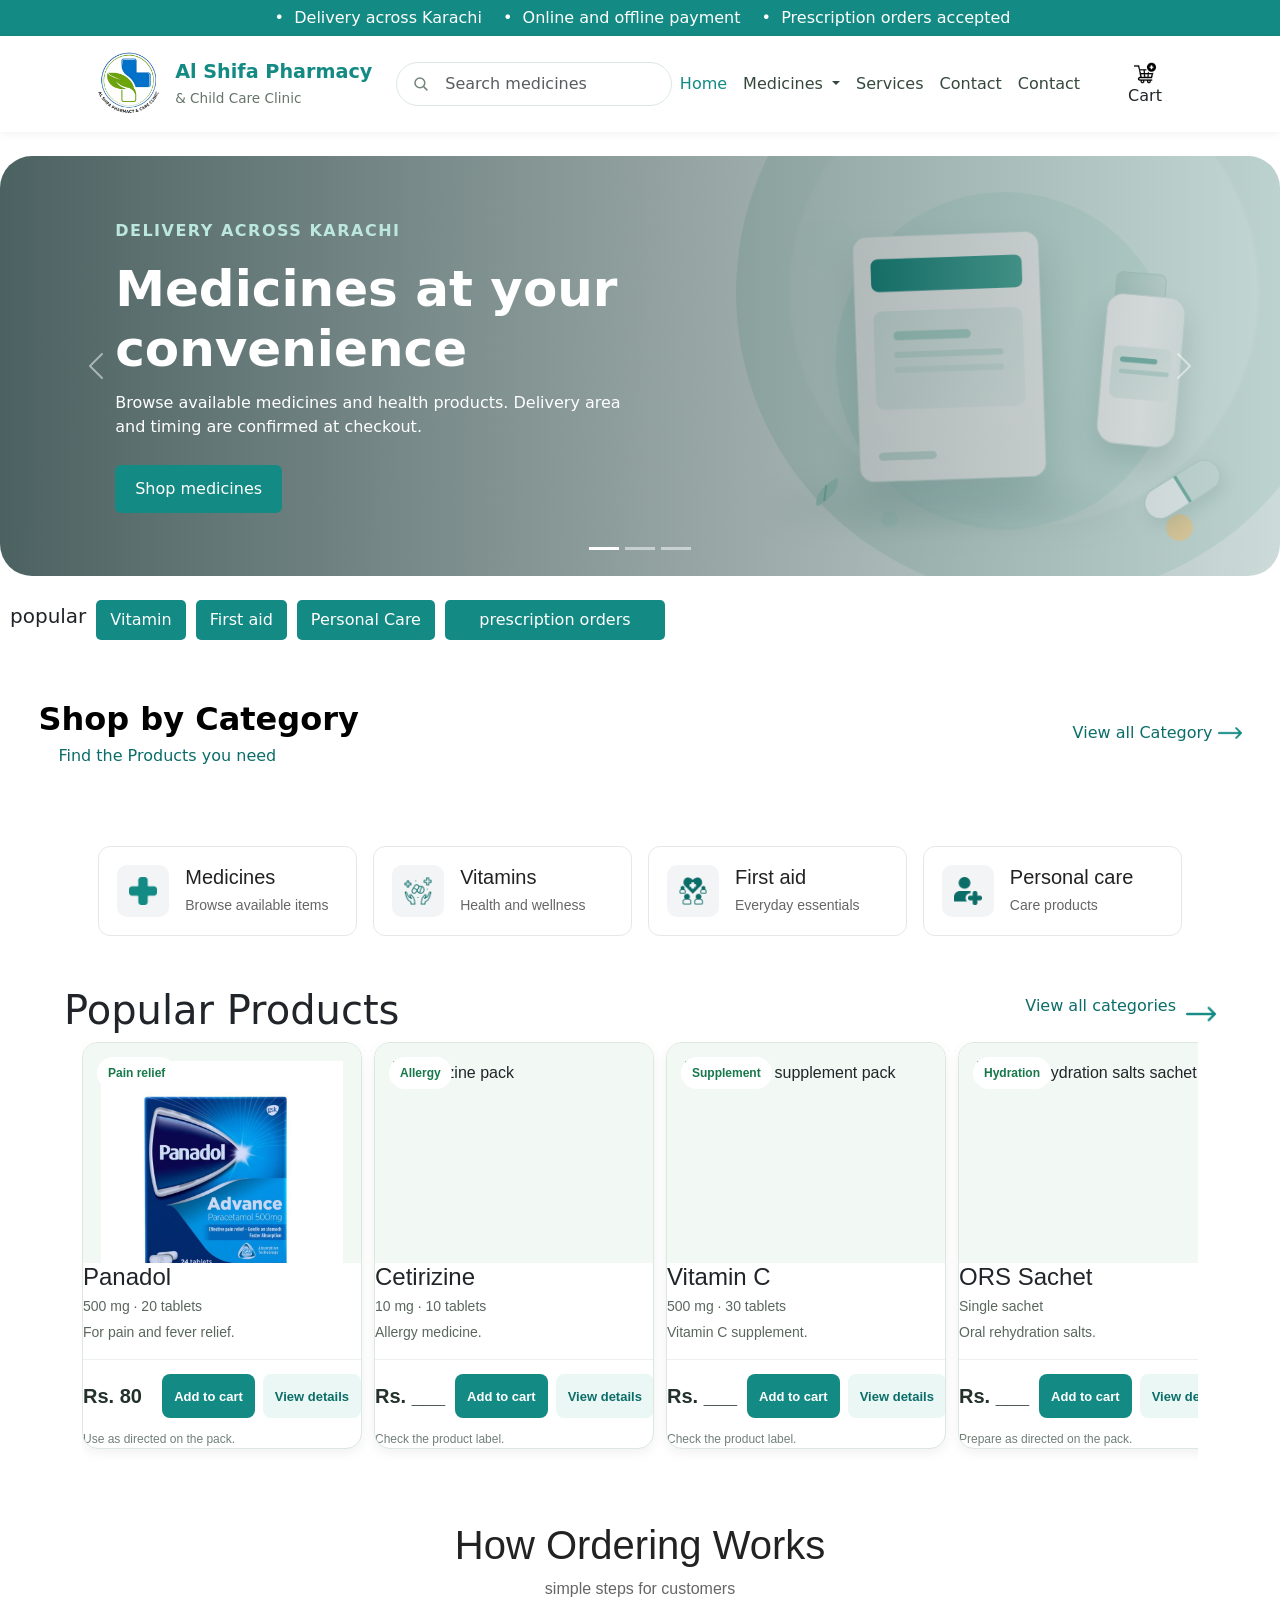
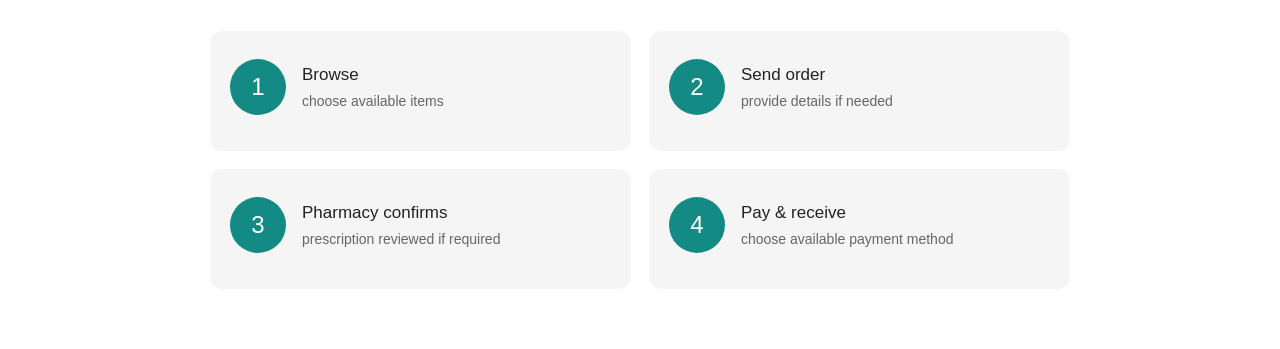
==== commit 118901b2: "Add new images and enhance layout for product browsing experience" ====
--- a/index.html
+++ b/index.html
@@ -315,10 +315,9 @@
   <H1>Popular Products </H1>
 
 <a href="">
-
-  
-  <p>View all Categorie</p>
-  <img src="ICONS/right-arrow.png" width="30px">
+<a href="/categories" className="a">
+  <p>View all categories</p>
+  <img src="ICONS/right-arrow.png" alt="" width="30" />
 </a>
 </div>
 
@@ -453,30 +452,65 @@
   </div>
 </section>
 
-<!-- Calamine lotion -->
-<section class="product-card">
-  <div class="product-image">
-    <p class="product-badge">Skin care</p>
-    <img src="MEDICIONS/Calamine.jpg" alt="Calamine lotion bottle" />
-  </div>
-  <div class="card-body">
-    <h2 class="card-title">Calamine Lotion</h2>
-    <p class="product-variant">Bottle size: ___</p>
-    <p class="card-text">Skin-care product.</p>
-    <div class="product-footer">
-      <p class="product-price">Rs. ___</p>
-      <div class="product-actions">
-        <button type="button" class="add-to-cart">Add to cart</button>
-        <a href="calamine-details.html" class="view-details">View details</a>
-      </div>
-    </div>
-    <p class="product-note">Use as directed on the pack.</p>
-  </div>
-</section>
-</div>
-</div>
-    <!-- Bootstrap JS -->
+</div>
+</div>
+<div class="main">
+<div class="title">
+  <h1>How Ordering Works </h1>
+  <p>simple steps for customers</p>
+</div>
+
+<div class="q1">
+  <div class="h1">
+ <h2 id="p1">1</h2>
+  </div>
+  <div class="t">
+  <h6>Browse<h6>
+  <p>choose available items </p>
+  </div>
+
+</div>
+
+<div class="q1">
+  <div class="h1">
+ <h2 id="p1">2</h2>
+  </div>
+
+  <div class="t">
+  <h6>Send order<h6>
+  <p>provide details if needed </p>
+  </div>
+
+</div>
+
+<div class="q1">
+  <div class="h1">
+ <h2 id="p1">3</h2>
+  </div>
+
+  <div class="t">
+  <h6>Pharmacy confirms<h6>
+  <p>prescription reviewed if required </p>
+  </div>
+
+</div>
+
+
+<div class="q1">
+
+  <div class="h1">
+ <h2 id="p1">4</h2>
+  </div>
+ 
+  <div class="t">
+    
+  <h6>Pay & receive<h6>
+  <p>choose available payment method </p>
+  </div>
+
+</div>
+</div>
     <script src="home.js"></script>
     <script src="https://cdn.jsdelivr.net/npm/bootstrap@5.3.3/dist/js/bootstrap.bundle.min.js"></script>
   </body>
-</html>
+</html>
--- a/home.css
+++ b/home.css
@@ -170,6 +170,30 @@
   object-fit: cover;
 }
 
+
+.a {
+  justify-content: baseline;
+  display: inline-flex;
+  align-items: center;
+  gap: 4px;
+  min-height: 44px;
+  color: #0b6d68;
+  text-decoration: none;
+}
+
+.a p {
+  margin: 0;
+}
+
+.a img {
+  display: block;
+  width: 10px;
+  height: auto;
+}
+
+.a:hover {
+  color: #138a83;
+}
 /* Darkens the image behind the text for readability */
 .carousel-overlay .carousel-item::after {
   position: absolute;
@@ -457,19 +481,19 @@
 
 
 
-.products-grid{
-  display: flex;
-  align-items: center;
+.products-grid {
+  display: flex;
+  align-items: stretch;
   justify-content: center;
   gap: 10px;
   flex-wrap: wrap;
 }
 
-
 .product-card {
-  width: 60%;
+  flex: 0 1 280px;
+  width: 100%;
   max-width: 280px;
-  margin: 20px auto;
+  margin: 20px 0;
   overflow: hidden;
   background: #fff;
   border: 1px solid #dce8df;
@@ -509,7 +533,7 @@
 }
 
 .card-body {
-  padding-left: 30px;
+  padding: 16px;
 }
 
 .card-title {
@@ -578,6 +602,85 @@
   margin: 12px 0 0;
   color: #718078;
   font-size: 12px;
+}
+
+  .products-grid {
+    display: flex;
+    flex-wrap: nowrap;          /* keep cards in one row */
+    justify-content: flex-start;
+    gap: 12px;
+    overflow-x: scroll;
+    overflow-y: hidden;
+    padding-bottom: 12px;
+    scrollbar-width: auto;
+    scrollbar-color: #138a83 #eaf7f5;
+  }
+
+  .product-card {
+    flex: 0 0 85%;
+    width: 85%;
+    max-width: 280px;
+    margin: 0;
+    scroll-snap-align: start;
+  }
+
+  .products-grid::-webkit-scrollbar {
+    height: 12px;
+    display: none;
+  }
+
+  .products-grid::-webkit-scrollbar-track {
+    background: #eaf7f5;
+    border-radius: 8px;
+  }
+
+.products-grid {
+  scrollbar-color: transparent transparent; /* Firefox */
+}
+
+.products-grid::-webkit-scrollbar-thumb {
+  background: transparent;
+  border: none;
+}
+
+@media (max-width: 420px) {
+  .products-grid {
+    justify-content: flex-start;
+    flex-wrap: nowrap;
+    gap: 12px;
+    overflow-x: scroll;
+    overflow-y: hidden;
+    padding: 0 0 14px;
+    scroll-snap-type: x mandatory;
+    scrollbar-width: auto;
+    scrollbar-color: #138a83 #eaf7f5;
+  }
+
+  .product-card {
+    flex: 0 0 85%;
+    width: 85%;
+    max-width: 280px;
+    margin: 0;
+    scroll-snap-align: start;
+  }
+
+  .product-image {
+    height: 160px;
+  }
+
+  .products-grid::-webkit-scrollbar {
+    height: 10px;
+  }
+
+  .products-grid::-webkit-scrollbar-track {
+    background: #eaf7f5;
+    border-radius: 8px;
+  }
+
+  .products-grid::-webkit-scrollbar-thumb {
+    background: #138a83;
+    border-radius: 8px;
+  }
 }
 
 @media (max-width: 420px) {
@@ -635,3 +738,168 @@
   color: #0b6d68;
 }
 
+
+
+.browse-medicines{
+  margin-top: 30px;
+  display: flex;
+  align-items: center;
+  justify-content: space-between;
+  margin-left: 8%;
+  margin-right: 8%;
+}
+
+.arrow img{
+  width: 32px;
+}
+
+.arrow {
+  display: flex;
+  align-items: center;
+  gap: 8px;
+}
+
+.arrow p {
+  margin: 0;
+}
+
+
+.btns{
+  display: flex;
+  align-items: center;
+  justify-content: space-between;
+   /* margin-left: 5%; */
+  /* margin-right: 5%; */
+}
+
+.btns h1 {
+  font-size: 23px;
+ 
+}
+
+
+.BTN .img {
+  background-color: #138a83;
+}
+.container-fluid{
+  display: flex;
+  align-items: center;
+  justify-content: center;
+  gap: 20px;
+}
+/* 
+.main{
+  padding-top: 10px;
+  border-radius: 10px;
+  padding-left: 10px;
+  margin-top: 50px;
+  background-color: #138A83;
+  margin-left: 6%;
+  margin-right: 5%;
+    display: flex;
+  align-items: center;
+  justify-content: center;
+  color:honeydew;
+}
+
+.q1{
+  gap: 10px;
+    display: flex;
+}
+
+.t{
+  color: honeydew;
+  width: 130%;
+  line-height: 3px;
+}
+
+.t p {
+
+  color: honeydew;
+}
+
+#p1 {
+  width: 50px;
+  height: 50px;
+  margin-top: 10px;
+  padding: 0;
+  box-sizing: border-box;
+  display: grid;
+  place-items: center;
+box-shadow: 0px 0px  15px white;
+  color: white;
+  border-radius: 50%;
+} */
+
+.main {
+  max-width: 900px;
+  margin: 40px auto;
+  padding: 20px;
+  display: grid;
+  grid-template-columns: repeat(2, 1fr);
+  gap: 18px;
+  font-family: Arial, sans-serif;
+}
+
+.title {
+  grid-column: 1 / -1;
+  text-align: center;
+  margin-bottom: 12px;
+}
+
+.title h1 {
+  margin: 0 0 8px;
+  color: #222;
+}
+
+.title p {
+  margin: 0;
+  color: #666;
+}
+
+.q1 {
+  display: flex;
+  align-items: center;
+  gap: 16px;
+  min-height: 120px;
+  padding: 20px;
+  background-color: #f5f5f5;
+  border-radius: 12px;
+  box-sizing: border-box;
+}
+
+.q1 .h1 {
+  flex-shrink: 0;
+}
+
+.q1 h2 {
+  width: 56px;
+  height: 56px;
+  margin: 0;
+  display: grid;
+  place-items: center;
+  border-radius: 50%;
+  background-color:#138a83;
+  color: white;
+  font-size: 24px;
+}
+
+.q1 .t h6 {
+  margin: 0 0 6px;
+  color: #222;
+  font-size: 17px;
+}
+
+.q1 .t p {
+  margin: 0;
+  color: #666;
+  line-height: 1.5;
+}
+
+@media (max-width: 600px) {
+  .main {
+    grid-template-columns: 1fr;
+    margin: 20px auto;
+    padding: 16px;
+  }
+}
